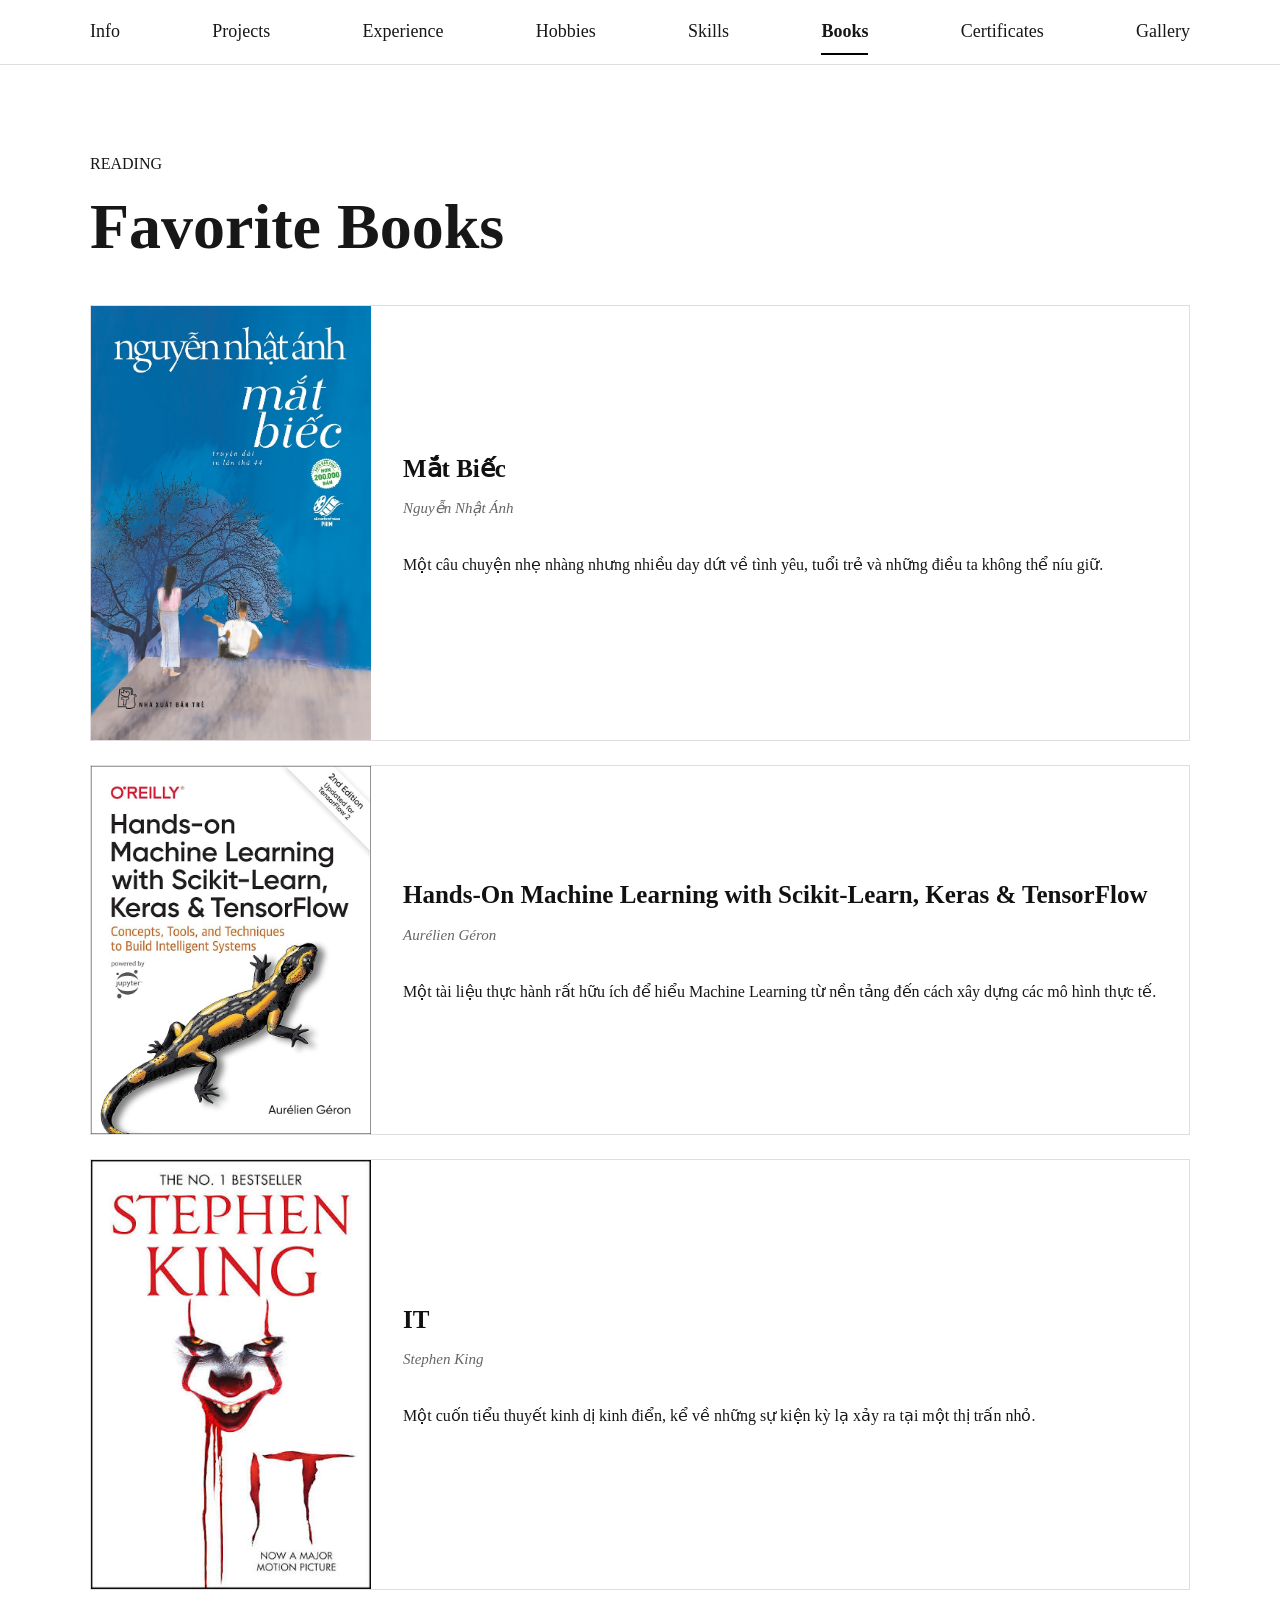
==== books.html @ a56ce5e9 "assignment_1" ====
<!doctype html>
<html lang="en">
  <head>
    <meta charset="UTF-8" />
    <meta name="viewport" content="width=device-width, initial-scale=1.0" />
    <meta name="robots" content="noindex, nofollow, noarchive, nosnippet" />
    <title>Portfolio - Lâm Nguyên Phát</title>
    <link rel="stylesheet" href="css/style.css" />
  </head>
  <body>
    <header class="site-header">
      <nav class="navbar nav-links">
        <a href="index.html">Info</a>
        <a href="projects.html">Projects</a>
        <a href="experience.html">Experience</a>
        <a href="hobbies.html">Hobbies</a>
        <a href="skills.html">Skills</a>
        <a class="active" href="books.html">Books</a>
        <a href="certificates.html">Certificates</a>
        <a href="gallery.html">Gallery</a>
      </nav>
    </header>
    <main class="container">
      <p>READING</p>
      <h1>Favorite Books</h1>
      <div class="projects-list">
        <div class="project-card">
          <div class="project-image">
            <img src="images/matbiec.jpg" alt="Bìa sách Mắt Biếc" />
          </div>

          <div class="project-content">
            <h2>Mắt Biếc</h2>
            <p class="book-author">Nguyễn Nhật Ánh</p>
            <p>
              Một câu chuyện nhẹ nhàng nhưng nhiều day dứt về tình yêu, tuổi trẻ
              và những điều ta không thể níu giữ.
            </p>
          </div>
        </div>

        <div class="project-card">
          <div class="project-image">
            <img
              src="images/hand-on-ml.jpg"
              alt="Bìa sách Hands-On Machine Learning"
            />
          </div>

          <div class="project-content">
            <h2>
              Hands-On Machine Learning with Scikit-Learn, Keras & TensorFlow
            </h2>
            <p class="book-author">Aurélien Géron</p>
            <p>
              Một tài liệu thực hành rất hữu ích để hiểu Machine Learning từ nền
              tảng đến cách xây dựng các mô hình thực tế.
            </p>
          </div>
        </div>

        <div class="project-card">
          <div class="project-image">
            <img src="images/it.jpg" alt="Bìa sách IT" />
          </div>

          <div class="project-content">
            <h2>IT</h2>
            <p class="book-author">Stephen King</p>
            <p>
              Một cuốn tiểu thuyết kinh dị kinh điển, kể về những sự kiện kỳ lạ
              xảy ra tại một thị trấn nhỏ.
            </p>
          </div>
        </div>
      </div>
    </main>
  </body>
</html>
---- css/style.css ----
body {
  margin: 0;
  color: #171717;
  font-family: "Times New Roman", serif;
  font-size: 16px;
  line-height: 1.6;
}

a {
  color: inherit;
}

html {
  scroll-behavior: smooth;
}

.navbar {
  max-width: 1100px;
  min-height: 64px;
  margin: auto;

  display: flex;
  align-items: center;
  justify-content: space-between;
}

.site-header {
  background: #fff;
  border-bottom: 1px solid #ddd;
  position: sticky;
  top: 0;
  z-index: 100;
}

.nav-links a {
  padding: 8px 0;
  font-size: 18px;
  text-decoration: none;
  border-bottom: 2px solid transparent;
}

.nav-links a:hover,
.nav-links a:focus {
  border-bottom-color: #000;
}

.nav-links a.active {
  font-weight: bold;
  border-bottom-color: #000;
}

.container {
  width: min(1100px, calc(100% - 40px));
  margin: 0 auto;
  padding: 70px 0;
}

.info-section{
  min-height: 420px;

  display: grid;
  grid-template-columns: 220px 1fr;
  align-items: center;
  gap: 60px;
  border-bottom: 1px solid #000;
}

.avatar-placeholder {
  width: 200px;
  height: 200px;

  border: 2px solid #111;
  border-radius: 50%;
  overflow: hidden;

  display: grid;
  place-items: center;

  background: #e8e8e8;
}

.avatar-placeholder img {
  width: 100%;
  height: 100%;
  object-fit: cover;
  display: block;
}


h1 {
  margin: 0;
  font-size: clamp(38px, 6vw, 64px);
  line-height: 1.05;
}

.projects-list {
  display: flex;
  flex-direction: column;
  gap: 24px;
  margin-top: 45px;
}

.project-card {
  display: grid;
  grid-template-columns: 280px 1fr;
  text-decoration: none;
  color: inherit;
  border: 1px solid #dedede;
}

.project-card:hover {
  transform: translateY(-5px);
  border-color: #111;

  box-shadow:
    0 15px 40px rgba(0, 0, 0, 0.08);
}

.project-image {
  position: relative;
  overflow: hidden;
}

.project-image img {
  width: 100%;
  height: 100%;
  display: block;
  object-fit: cover;
}

.project-card:hover .project-image img {
  transform: scale(1.05);
}

.project-content {
  padding: 28px 32px;
  display: flex;
  flex-direction: column;
  justify-content: center;
}

.project-content h2 {
  margin: 0 0 12px;
  font-size: 25px;
  line-height: 1.25;
  color: #111;
}

.hobbies-image {
  width: 100%;
  max-width: 1100px;
  height: auto;
  display: block;
}

.skill-info {
  display: flex;
  justify-content: space-between;
  margin-bottom: 7px;
}

.education-info {
  display: flex;
  justify-content: space-between;
  margin-bottom: 7px;
}

.progress {
  height: 10px;
  background: #ddd;
}

.progress-bar {
  height: 100%;
  background: #111;
}

.badge-list {
  display: flex;
  flex-wrap: wrap;
  gap: 12px;
}

.skill-badge {
  padding: 8px 14px;
  background: #111;
  color: #fff;
}

.book-author {
  margin: 0 0 16px;

  font-size: 15px;
  font-style: italic;

  color: #666;
}
.certificates-list {
  display: flex;
  flex-direction: column;
  align-items: center;
  gap: 35px;
}

.certificate-card {
  width: min(720px, 100%);
  padding: 35px;
  box-sizing: border-box;
  border: 1px solid #ddd;
  background: #fff;
  text-align: center;
}

.certificate-image {
  display: flex;
  justify-content: center;
  margin-bottom: 28px;
}

.certificate-image img {
  width: min(520px, 90%);
  height: auto;
  display: block;
  border: 1px solid #ddd;
}
.certificate-content {
  max-width: 600px;
  margin: 0 auto;
}

.certificate-content h2 {
  margin: 0 0 5px;
  font-size: 28px;
  line-height: 1.2;
}
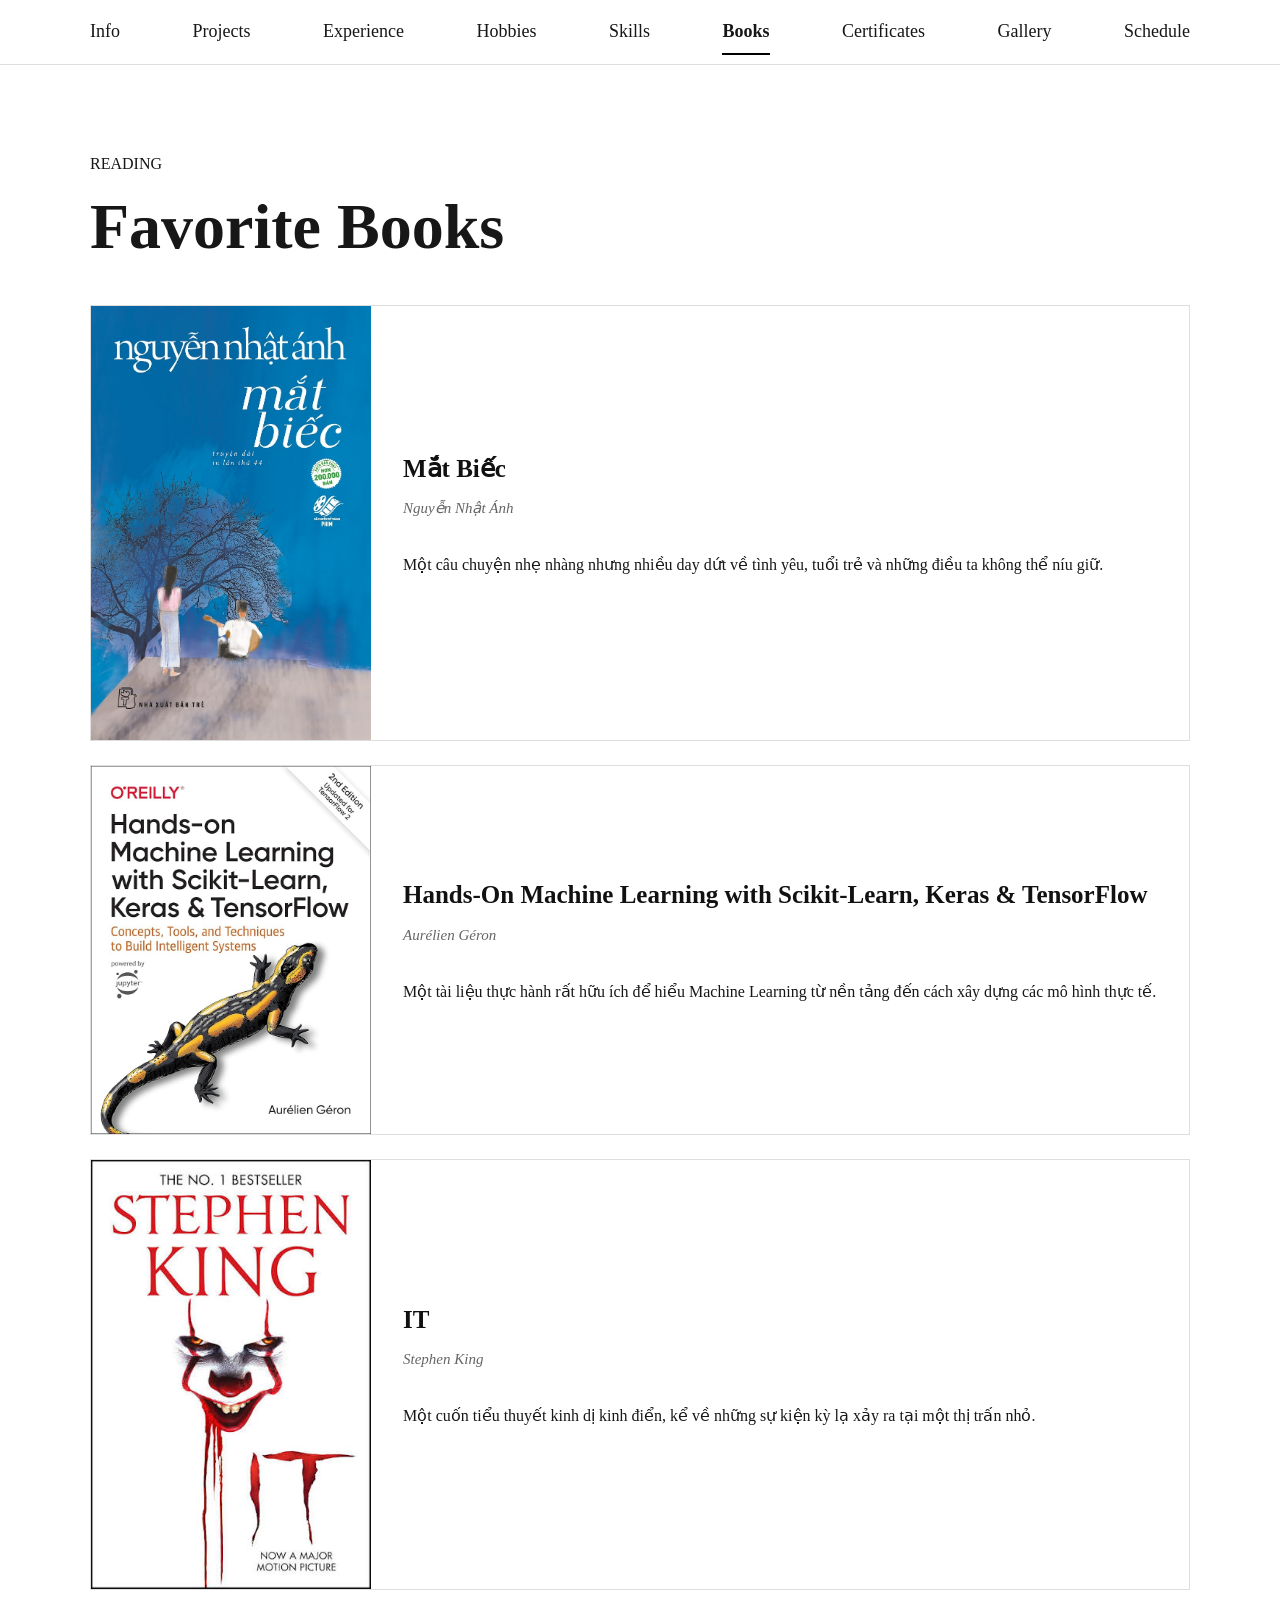
==== commit f363d4d7: "add table and responsive" ====
--- a/books.html
+++ b/books.html
@@ -18,6 +18,7 @@
         <a class="active" href="books.html">Books</a>
         <a href="certificates.html">Certificates</a>
         <a href="gallery.html">Gallery</a>
+        <a href="schedule.html">Schedule</a>
       </nav>
     </header>
     <main class="container">
--- a/css/style.css
+++ b/css/style.css
@@ -55,7 +55,7 @@
   padding: 70px 0;
 }
 
-.info-section{
+.info-section {
   min-height: 420px;
 
   display: grid;
@@ -85,7 +85,6 @@
   object-fit: cover;
   display: block;
 }
-
 
 h1 {
   margin: 0;
@@ -112,8 +111,7 @@
   transform: translateY(-5px);
   border-color: #111;
 
-  box-shadow:
-    0 15px 40px rgba(0, 0, 0, 0.08);
+  box-shadow: 0 15px 40px rgba(0, 0, 0, 0.08);
 }
 
 .project-image {
@@ -233,3 +231,172 @@
   font-size: 28px;
   line-height: 1.2;
 }
+
+table {
+  width: 100%;
+  border-collapse: collapse;
+  table-layout: fixed;
+}
+
+th,
+td {
+  border: 1px solid #ccc;
+  padding: 12px;
+  text-align: center;
+  vertical-align: middle;
+}
+
+thead th {
+  background: #111;
+  color: #fff;
+  font-weight: bold;
+}
+
+tbody th {
+  font-weight: bold;
+}
+
+tbody td {
+  height: 60px;
+}
+
+tbody td p {
+  margin: 3px 0;
+}
+
+@media (max-width: 600px) {
+  body {
+    font-size: 15px;
+  }
+
+  .site-header {
+    position: relative;
+  }
+
+  .navbar {
+    width: calc(100% - 24px);
+
+    min-height: auto;
+
+    padding: 14px 0;
+
+    gap: 10px 18px;
+  }
+
+  .nav-links {
+    display: flex;
+    flex-wrap: wrap;
+    justify-content: center;
+
+    gap: 8px 18px;
+  }
+
+  .nav-links a {
+    font-size: 16px;
+    padding: 4px 0;
+  }
+
+  .container {
+    width: calc(100% - 24px);
+    padding: 40px 0;
+  }
+
+  h1 {
+    font-size: clamp(36px, 12vw, 50px);
+  }
+
+  /* INFO */
+
+  .info-section {
+    min-height: auto;
+
+    grid-template-columns: 1fr;
+    gap: 30px;
+
+    padding: 30px 0;
+    text-align: center;
+  }
+
+  .avatar-placeholder {
+    width: 160px;
+    height: 160px;
+    margin: 0 auto;
+  }
+
+  /* PROJECTS */
+
+  .projects-list {
+    gap: 18px;
+    margin-top: 30px;
+  }
+
+  .project-card {
+    grid-template-columns: 1fr;
+  }
+
+  .project-image {
+    height: 220px;
+  }
+
+  .project-content {
+    padding: 22px;
+  }
+
+  .project-content h2 {
+    font-size: 22px;
+  }
+
+  .project-card:hover {
+    transform: none;
+    box-shadow: none;
+  }
+
+  .project-card:hover .project-image img {
+    transform: none;
+  }
+
+  /* SKILLS */
+
+  .skill-info,
+  .education-info {
+    gap: 10px;
+  }
+
+  .skill-badge {
+    padding: 7px 12px;
+  }
+
+  /* CERTIFICATES */
+
+  .certificates-list {
+    gap: 24px;
+  }
+
+  .certificate-card {
+    width: 100%;
+    padding: 20px;
+  }
+
+  .certificate-image {
+    margin-bottom: 20px;
+  }
+
+  .certificate-image img {
+    width: 100%;
+  }
+
+  .certificate-content h2 {
+    font-size: 24px;
+  }
+
+  /* TABLE */
+
+  table {
+    min-width: 850px;
+  }
+
+  th,
+  td {
+    padding: 10px 8px;
+  }
+}
